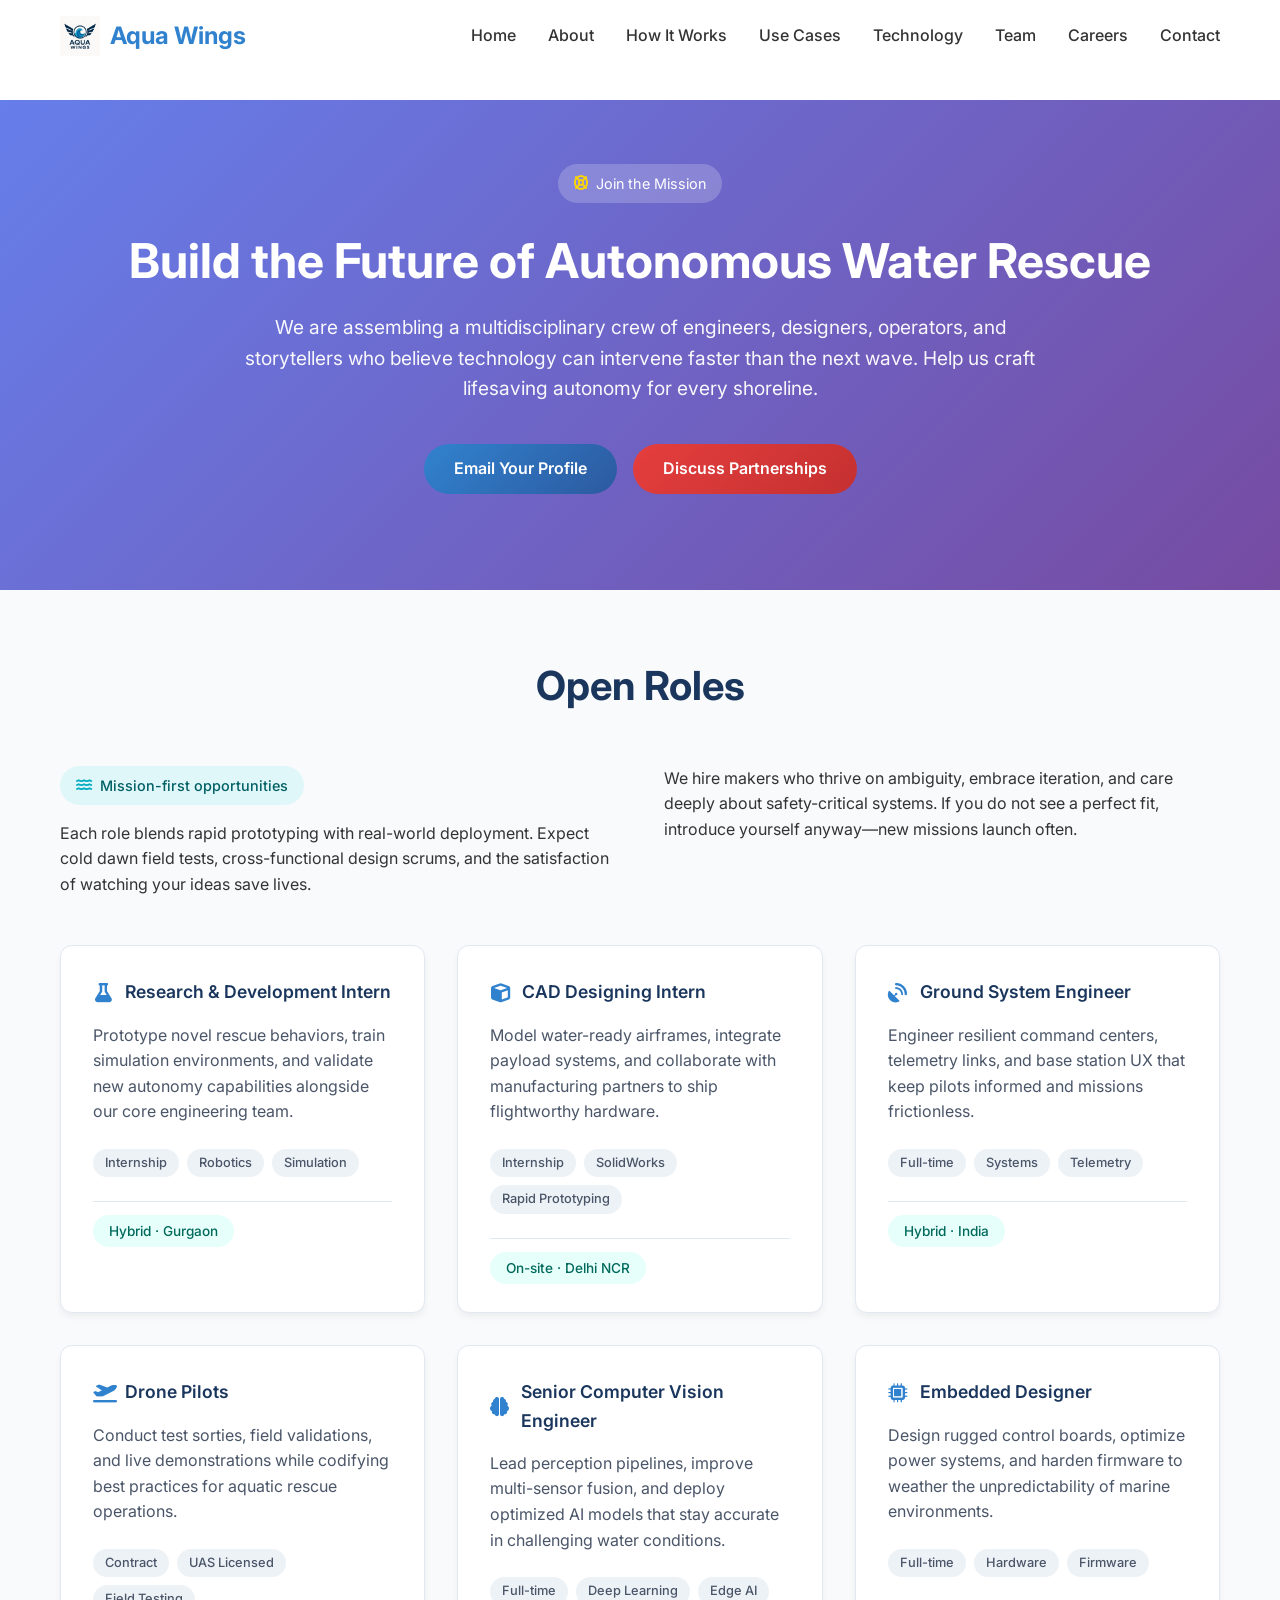
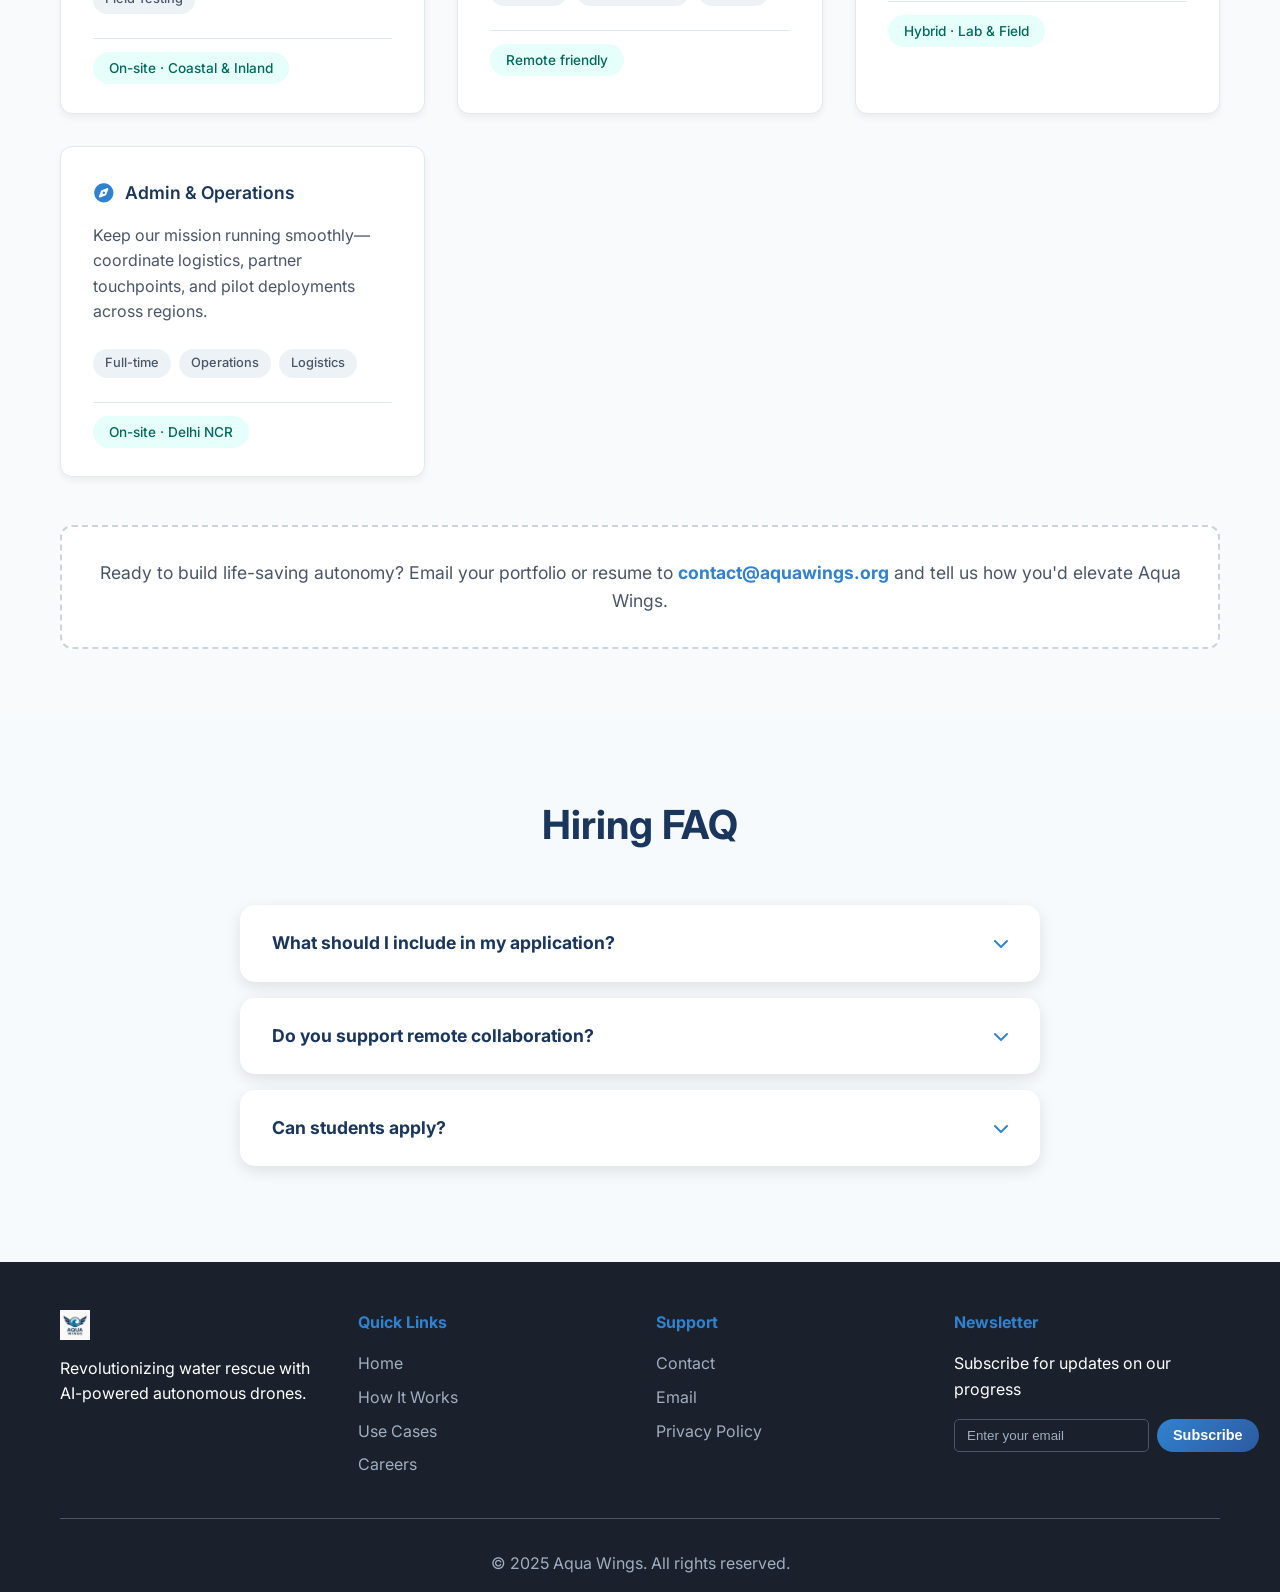
==== careers.html @ 3ce0d8b7 "1" ====
<!DOCTYPE html>
<html lang="en">
<head>
    <meta charset="UTF-8">
    <meta name="viewport" content="width=device-width, initial-scale=1.0">
    <title>Careers at Aqua Wings</title>
    <meta name="description" content="Join Aqua Wings and help build AI-powered autonomous water rescue systems that save lives.">
    <link rel="stylesheet" href="styles.css">
    <link href="https://fonts.googleapis.com/css2?family=Inter:wght@300;400;500;600;700;800&display=swap" rel="stylesheet">
    <link rel="stylesheet" href="https://cdnjs.cloudflare.com/ajax/libs/font-awesome/6.0.0/css/all.min.css">
</head>
<body>
    <nav class="navbar">
        <div class="nav-container">
            <div class="nav-logo">
                <img src="assets/logo.png" alt="Aqua Wings" class="logo">
                <span class="logo-text">Aqua Wings</span>
            </div>
            <ul class="nav-menu">
                <li><a href="index.html#home" class="nav-link">Home</a></li>
                <li><a href="index.html#about" class="nav-link">About</a></li>
                <li><a href="index.html#how-it-works" class="nav-link">How It Works</a></li>
                <li><a href="index.html#use-cases" class="nav-link">Use Cases</a></li>
                <li><a href="index.html#tech" class="nav-link">Technology</a></li>
                <li><a href="index.html#team" class="nav-link">Team</a></li>
                <li><a href="careers.html" class="nav-link active">Careers</a></li>
                <li><a href="index.html#contact" class="nav-link">Contact</a></li>
            </ul>
            <div class="hamburger">
                <span class="bar"></span>
                <span class="bar"></span>
                <span class="bar"></span>
            </div>
        </div>
    </nav>

    <main class="page-content">
        <section class="page-hero">
            <div class="container">
                <div class="hero-badge"><i class="fa-solid fa-life-ring"></i><span>Join the Mission</span></div>
                <h1 class="page-hero-title">Build the Future of Autonomous Water Rescue</h1>
                <p class="page-hero-subtitle">We are assembling a multidisciplinary crew of engineers, designers, operators, and storytellers who believe technology can intervene faster than the next wave. Help us craft lifesaving autonomy for every shoreline.</p>
                <div class="page-hero-actions">
                    <a href="mailto:contact@aquawings.org" class="btn btn-primary">Email Your Profile</a>
                    <a href="index.html#contact" class="btn btn-secondary">Discuss Partnerships</a>
                </div>
            </div>
        </section>

        <section id="careers" class="careers">
            <div class="container">
                <h2 class="section-title">Open Roles</h2>
                <div class="careers-intro">
                    <div>
                        <div class="talent-badge"><i class="fa-solid fa-water"></i><span>Mission-first opportunities</span></div>
                        <p>Each role blends rapid prototyping with real-world deployment. Expect cold dawn field tests, cross-functional design scrums, and the satisfaction of watching your ideas save lives.</p>
                    </div>
                    <div>
                        <p>We hire makers who thrive on ambiguity, embrace iteration, and care deeply about safety-critical systems. If you do not see a perfect fit, introduce yourself anyway—new missions launch often.</p>
                    </div>
                </div>
                <div class="careers-grid">
                    <article class="career-card">
                        <div class="career-meta"><i class="fa-solid fa-flask"></i><span>Research &amp; Development Intern</span></div>
                        <p>Prototype novel rescue behaviors, train simulation environments, and validate new autonomy capabilities alongside our core engineering team.</p>
                        <div class="career-tags">
                            <span class="career-tag">Internship</span>
                            <span class="career-tag">Robotics</span>
                            <span class="career-tag">Simulation</span>
                        </div>
                        <footer>
                            <span class="career-pill">Hybrid · Gurgaon</span>
                        </footer>
                    </article>
                    <article class="career-card">
                        <div class="career-meta"><i class="fa-solid fa-cube"></i><span>CAD Designing Intern</span></div>
                        <p>Model water-ready airframes, integrate payload systems, and collaborate with manufacturing partners to ship flightworthy hardware.</p>
                        <div class="career-tags">
                            <span class="career-tag">Internship</span>
                            <span class="career-tag">SolidWorks</span>
                            <span class="career-tag">Rapid Prototyping</span>
                        </div>
                        <footer>
                            <span class="career-pill">On-site · Delhi NCR</span>
                        </footer>
                    </article>
                    <article class="career-card">
                        <div class="career-meta"><i class="fa-solid fa-satellite-dish"></i><span>Ground System Engineer</span></div>
                        <p>Engineer resilient command centers, telemetry links, and base station UX that keep pilots informed and missions frictionless.</p>
                        <div class="career-tags">
                            <span class="career-tag">Full-time</span>
                            <span class="career-tag">Systems</span>
                            <span class="career-tag">Telemetry</span>
                        </div>
                        <footer>
                            <span class="career-pill">Hybrid · India</span>
                        </footer>
                    </article>
                    <article class="career-card">
                        <div class="career-meta"><i class="fa-solid fa-plane-departure"></i><span>Drone Pilots</span></div>
                        <p>Conduct test sorties, field validations, and live demonstrations while codifying best practices for aquatic rescue operations.</p>
                        <div class="career-tags">
                            <span class="career-tag">Contract</span>
                            <span class="career-tag">UAS Licensed</span>
                            <span class="career-tag">Field Testing</span>
                        </div>
                        <footer>
                            <span class="career-pill">On-site · Coastal &amp; Inland</span>
                        </footer>
                    </article>
                    <article class="career-card">
                        <div class="career-meta"><i class="fa-solid fa-brain"></i><span>Senior Computer Vision Engineer</span></div>
                        <p>Lead perception pipelines, improve multi-sensor fusion, and deploy optimized AI models that stay accurate in challenging water conditions.</p>
                        <div class="career-tags">
                            <span class="career-tag">Full-time</span>
                            <span class="career-tag">Deep Learning</span>
                            <span class="career-tag">Edge AI</span>
                        </div>
                        <footer>
                            <span class="career-pill">Remote friendly</span>
                        </footer>
                    </article>
                    <article class="career-card">
                        <div class="career-meta"><i class="fa-solid fa-microchip"></i><span>Embedded Designer</span></div>
                        <p>Design rugged control boards, optimize power systems, and harden firmware to weather the unpredictability of marine environments.</p>
                        <div class="career-tags">
                            <span class="career-tag">Full-time</span>
                            <span class="career-tag">Hardware</span>
                            <span class="career-tag">Firmware</span>
                        </div>
                        <footer>
                            <span class="career-pill">Hybrid · Lab &amp; Field</span>
                        </footer>
                    </article>
                    <article class="career-card">
                        <div class="career-meta"><i class="fa-solid fa-compass"></i><span>Admin &amp; Operations</span></div>
                        <p>Keep our mission running smoothly—coordinate logistics, partner touchpoints, and pilot deployments across regions.</p>
                        <div class="career-tags">
                            <span class="career-tag">Full-time</span>
                            <span class="career-tag">Operations</span>
                            <span class="career-tag">Logistics</span>
                        </div>
                        <footer>
                            <span class="career-pill">On-site · Delhi NCR</span>
                        </footer>
                    </article>
                </div>
                <div class="apply-hint">
                    Ready to build life-saving autonomy? Email your portfolio or resume to <strong><a href="mailto:contact@aquawings.org">contact@aquawings.org</a></strong> and tell us how you'd elevate Aqua Wings.
                </div>
            </div>
        </section>

        <section class="faq">
            <div class="container">
                <h2 class="section-title">Hiring FAQ</h2>
                <div class="faq-items">
                    <div class="faq-item">
                        <div class="faq-question">
                            <h3>What should I include in my application?</h3>
                            <i class="fas fa-chevron-down"></i>
                        </div>
                        <div class="faq-answer">
                            <p>Share a brief note about why Aqua Wings excites you, along with relevant work samples, GitHub repos, or project demos that highlight your problem-solving approach.</p>
                        </div>
                    </div>
                    <div class="faq-item">
                        <div class="faq-question">
                            <h3>Do you support remote collaboration?</h3>
                            <i class="fas fa-chevron-down"></i>
                        </div>
                        <div class="faq-answer">
                            <p>Many engineering roles support hybrid or remote collaboration. Field-intensive positions such as flight ops and hardware validation require presence at our test ranges.</p>
                        </div>
                    </div>
                    <div class="faq-item">
                        <div class="faq-question">
                            <h3>Can students apply?</h3>
                            <i class="fas fa-chevron-down"></i>
                        </div>
                        <div class="faq-answer">
                            <p>Absolutely. We run rolling internships across autonomy, CAD, systems, and research. Share class projects, competitions, or side builds that prove your curiosity.</p>
                        </div>
                    </div>
                </div>
            </div>
        </section>
    </main>

    <footer class="footer">
        <div class="container">
            <div class="footer-content">
                <div class="footer-section">
                    <div class="footer-logo">
                        <img src="assets/logo.png" alt="Aqua Wings">
                    </div>
                    <p>Revolutionizing water rescue with AI-powered autonomous drones.</p>
                </div>
                <div class="footer-section">
                    <h4>Quick Links</h4>
                    <ul>
                        <li><a href="index.html#home">Home</a></li>
                        <li><a href="index.html#how-it-works">How It Works</a></li>
                        <li><a href="index.html#use-cases">Use Cases</a></li>
                        <li><a href="careers.html">Careers</a></li>
                    </ul>
                </div>
                <div class="footer-section">
                    <h4>Support</h4>
                    <ul>
                        <li><a href="index.html#contact">Contact</a></li>
                        <li><a href="mailto:contact@aquawings.org">Email</a></li>
                        <li><a href="#">Privacy Policy</a></li>
                    </ul>
                </div>
                <div class="footer-section">
                    <h4>Newsletter</h4>
                    <p>Subscribe for updates on our progress</p>
                    <form class="newsletter-form">
                        <input type="email" placeholder="Enter your email" aria-label="Email">
                        <button type="submit" class="btn btn-primary">Subscribe</button>
                    </form>
                </div>
            </div>
            <div class="footer-bottom">
                <p>&copy; 2025 Aqua Wings. All rights reserved.</p>
            </div>
        </div>
    </footer>

    <script src="script.js"></script>
</body>
</html>
---- styles.css ----
/* Reset and Base Styles */
* {
    margin: 0;
    padding: 0;
    box-sizing: border-box;
}

body {
    font-family: 'Inter', sans-serif;
    line-height: 1.6;
    color: #333;
    overflow-x: hidden;
}

.container {
    max-width: 1200px;
    margin: 0 auto;
    padding: 0 20px;
}

/* Typography */
.section-title {
    font-size: 2.5rem;
    font-weight: 700;
    text-align: center;
    margin-bottom: 3rem;
    color: #1a365d;
}

/* Button Styles */
.btn {
    display: inline-block;
    padding: 12px 30px;
    text-decoration: none;
    border-radius: 50px;
    font-weight: 600;
    transition: all 0.3s ease;
    border: none;
    cursor: pointer;
    font-size: 1rem;
}

.btn-primary {
    background: linear-gradient(135deg, #3182ce, #2c5aa0);
    color: white;
}

.btn-primary:hover {
    transform: translateY(-2px);
    box-shadow: 0 10px 20px rgba(49, 130, 206, 0.3);
}

.btn-secondary {
    background: linear-gradient(135deg, #e53e3e, #c53030);
    color: white;
}

.btn-secondary:hover {
    transform: translateY(-2px);
    box-shadow: 0 10px 20px rgba(229, 62, 62, 0.3);
}

.btn-outline {
    background: transparent;
    color: #3182ce;
    border: 2px solid #3182ce;
}

.btn-outline:hover {
    background: #3182ce;
    color: white;
    transform: translateY(-2px);
}

/* Navigation */
.navbar {
    position: fixed;
    top: 0;
    width: 100%;
    background: rgba(255, 255, 255, 0.95);
    backdrop-filter: blur(10px);
    z-index: 1000;
    padding: 1rem 0;
    transition: all 0.3s ease;
}

.nav-container {
    max-width: 1200px;
    margin: 0 auto;
    padding: 0 20px;
    display: flex;
    justify-content: space-between;
    align-items: center;
}

.nav-logo {
    display: flex;
    align-items: center;
    gap: 10px;
}

.logo {
    height: 40px;
    width: auto;
}

.logo-text {
    font-size: 1.5rem;
    font-weight: 700;
    color: #3182ce;
}

.nav-menu {
    display: flex;
    list-style: none;
    gap: 2rem;
}

.nav-link {
    text-decoration: none;
    color: #333;
    font-weight: 500;
    transition: color 0.3s ease;
}

.nav-link:hover {
    color: #3182ce;
}

.hamburger {
    display: none;
    flex-direction: column;
    cursor: pointer;
}

.bar {
    width: 25px;
    height: 3px;
    background: #333;
    margin: 3px 0;
    transition: 0.3s;
}

/* Hero Section */
.hero {
    height: 100vh;
    position: relative;
    display: flex;
    align-items: center;
    justify-content: center;
    text-align: center;
    color: white;
}

.hero-background {
    position: absolute;
    top: 0;
    left: 0;
    width: 100%;
    height: 100%;
    z-index: -2;
}

.hero-video {
    width: 100%;
    height: 100%;
    object-fit: cover;
}

.hero-overlay {
    position: absolute;
    top: 0;
    left: 0;
    width: 100%;
    height: 100%;
    background: linear-gradient(45deg, rgba(49, 130, 206, 0.7), rgba(44, 90, 160, 0.7));
    z-index: -1;
}

.hero-content {
    max-width: 800px;
    padding: 0 20px;
    animation: fadeInUp 1s ease;
}

.hero-title {
    font-size: 3.5rem;
    font-weight: 800;
    margin-bottom: 1.5rem;
    line-height: 1.2;
}

.hero-subtitle {
    font-size: 1.3rem;
    margin-bottom: 2.5rem;
    font-weight: 400;
    opacity: 0.95;
    text-align: justify;
    max-width: 600px;
    margin-left: auto;
    margin-right: auto;
}

.hero-buttons {
    display: flex;
    gap: 1rem;
    justify-content: center;
    flex-wrap: wrap;
}

.scroll-indicator {
    position: absolute;
    bottom: 30px;
    left: 50%;
    transform: translateX(-50%);
    animation: bounce 2s infinite;
}

.scroll-indicator i {
    font-size: 2rem;
    color: rgba(255, 255, 255, 0.8);
}

/* Problem Brief Section */
.problem-brief {
    padding: 5rem 0;
    background: #f7fafc;
}

.stats-grid {
    display: grid;
    grid-template-columns: repeat(auto-fit, minmax(250px, 1fr));
    gap: 2rem;
    margin-bottom: 3rem;
}

.stat-card {
    background: white;
    padding: 2rem;
    border-radius: 15px;
    text-align: center;
    box-shadow: 0 5px 15px rgba(0, 0, 0, 0.1);
    transition: transform 0.3s ease;
}

.stat-card:hover {
    transform: translateY(-5px);
}

.stat-number {
    font-size: 2.5rem;
    font-weight: 800;
    color: #e53e3e;
    margin-bottom: 0.5rem;
}

.stat-text {
    font-size: 1.1rem;
    color: #666;
}

.emotional-hook {
    text-align: center;
    margin-top: 3rem;
}

.emotional-hook h3 {
    font-size: 2rem;
    color: #1a365d;
    font-style: italic;
}

/* Solution Cards Section */
.solution-cards {
    padding: 5rem 0;
}

.cards-grid {
    display: grid;
    grid-template-columns: repeat(auto-fit, minmax(280px, 1fr));
    gap: 2rem;
}

.solution-card {
    background: white;
    padding: 2.5rem;
    border-radius: 20px;
    text-align: center;
    box-shadow: 0 10px 30px rgba(0, 0, 0, 0.1);
    transition: all 0.3s ease;
    border: 1px solid #e2e8f0;
}

.solution-card:hover {
    transform: translateY(-10px);
    box-shadow: 0 20px 40px rgba(0, 0, 0, 0.15);
}

.card-icon {
    font-size: 3rem;
    margin-bottom: 1.5rem;
}

.solution-card h3 {
    font-size: 1.4rem;
    margin-bottom: 1rem;
    color: #1a365d;
}

.solution-card p {
    color: #666;
    line-height: 1.6;
    text-align: justify;
}

/* About Section */
.about {
    padding: 5rem 0;
    background: linear-gradient(135deg, #667eea 0%, #764ba2 100%);
    color: white;
}

.about-content {
    display: grid;
    grid-template-columns: 1fr 1fr;
    gap: 4rem;
    align-items: start;
}

.about-text .section-title {
    color: white;
    text-align: left;
}

.about-subsection {
    margin-bottom: 2.5rem;
}

.about-subsection h3 {
    font-size: 1.5rem;
    margin-bottom: 1rem;
    color: #e2e8f0;
}

.about-subsection p {
    line-height: 1.8;
    opacity: 0.9;
    text-align: justify;
}

.timeline h3 {
    font-size: 1.5rem;
    margin-bottom: 2rem;
    color: #e2e8f0;
}

.timeline-items {
    display: flex;
    flex-direction: column;
    gap: 1.5rem;
}

.timeline-item {
    display: flex;
    align-items: center;
    gap: 1rem;
    background: rgba(255, 255, 255, 0.1);
    padding: 1.5rem;
    border-radius: 15px;
    backdrop-filter: blur(5px);
}

.timeline-icon {
    font-size: 1.5rem;
    min-width: 40px;
}

.timeline-content h4 {
    font-size: 1.2rem;
    margin-bottom: 0.5rem;
}

.timeline-content p {
    opacity: 0.8;
    font-size: 0.9rem;
    text-align: justify;
}

/* How It Works Section */
.how-it-works {
    padding: 5rem 0;
    background: #f7fafc;
}

.process-steps {
    display: grid;
    grid-template-columns: repeat(auto-fit, minmax(300px, 1fr));
    gap: 3rem;
}

.step {
    background: white;
    border-radius: 20px;
    padding: 2.5rem;
    box-shadow: 0 10px 30px rgba(0, 0, 0, 0.1);
    position: relative;
    transition: transform 0.3s ease;
}

.step:hover {
    transform: translateY(-5px);
}

.step-number {
    position: absolute;
    top: -20px;
    left: 30px;
    background: linear-gradient(135deg, #3182ce, #2c5aa0);
    color: white;
    width: 40px;
    height: 40px;
    border-radius: 50%;
    display: flex;
    align-items: center;
    justify-content: center;
    font-weight: bold;
    font-size: 1.2rem;
}

.step-content h3 {
    font-size: 1.5rem;
    margin-bottom: 1.5rem;
    color: #1a365d;
}

.step-content ul {
    list-style: none;
    margin-bottom: 2rem;
}

.step-content li {
    padding: 0.5rem 0;
    padding-left: 1.5rem;
    position: relative;
}

.step-content li::before {
    content: "✓";
    position: absolute;
    left: 0;
    color: #38a169;
    font-weight: bold;
}

.step-visual {
    text-align: center;
    color: #3182ce;
    opacity: 0.7;
}

/* Use Cases Section */
.use-cases {
    padding: 5rem 0;
}

.use-cases-grid {
    display: grid;
    grid-template-columns: repeat(auto-fit, minmax(280px, 1fr));
    gap: 2rem;
}

.use-case-card {
    background: white;
    padding: 2.5rem;
    border-radius: 20px;
    text-align: center;
    box-shadow: 0 10px 30px rgba(0, 0, 0, 0.1);
    transition: all 0.3s ease;
    border: 1px solid #e2e8f0;
}

.use-case-card:hover {
    transform: translateY(-10px);
    box-shadow: 0 20px 40px rgba(0, 0, 0, 0.15);
}

.use-case-icon {
    font-size: 3rem;
    margin-bottom: 1.5rem;
}

.use-case-card h3 {
    font-size: 1.4rem;
    margin-bottom: 1rem;
    color: #1a365d;
}

.use-case-card p {
    color: #666;
    line-height: 1.6;
    text-align: justify;
}

/* Tech & Innovation Section */
.tech-innovation {
    padding: 5rem 0;
    background: #1a202c;
    color: white;
}

.tech-innovation .section-title {
    color: white;
}

.tech-tabs {
    max-width: 800px;
    margin: 0 auto;
}

.tab-buttons {
    display: flex;
    justify-content: center;
    gap: 1rem;
    margin-bottom: 3rem;
    flex-wrap: wrap;
}

.tab-btn {
    padding: 12px 24px;
    background: transparent;
    color: #a0aec0;
    border: 2px solid #4a5568;
    border-radius: 50px;
    cursor: pointer;
    transition: all 0.3s ease;
    font-weight: 500;
}

.tab-btn.active,
.tab-btn:hover {
    background: #3182ce;
    color: white;
    border-color: #3182ce;
}

.tab-content {
    min-height: 400px;
}

.tab-pane {
    display: none;
}

.tab-pane.active {
    display: block;
    animation: fadeIn 0.5s ease;
}

.tech-grid {
    display: grid;
    grid-template-columns: repeat(auto-fit, minmax(250px, 1fr));
    gap: 2rem;
}

.tech-item {
    background: rgba(255, 255, 255, 0.05);
    padding: 2rem;
    border-radius: 15px;
    border: 1px solid rgba(255, 255, 255, 0.1);
}

.tech-item h4 {
    font-size: 1.2rem;
    margin-bottom: 1rem;
    color: #3182ce;
}

.tech-item p {
    opacity: 0.8;
    line-height: 1.6;
    text-align: justify;
}

.ethics-content {
    display: flex;
    flex-direction: column;
    gap: 2rem;
}

.ethics-item {
    background: rgba(255, 255, 255, 0.05);
    padding: 2rem;
    border-radius: 15px;
    border: 1px solid rgba(255, 255, 255, 0.1);
}

.ethics-item h4 {
    font-size: 1.2rem;
    margin-bottom: 1rem;
    color: #3182ce;
}

.ethics-item p {
    opacity: 0.8;
    line-height: 1.6;
    text-align: justify;
}

/* Team Section */
.team {
    padding: 5rem 0;
    background: #f7fafc;
}

.team-grid {
    display: grid;
    grid-template-columns: repeat(auto-fit, minmax(300px, 1fr));
    gap: 3rem;
}

.team-member {
    background: white;
    padding: 2.5rem;
    border-radius: 20px;
    text-align: center;
    box-shadow: 0 10px 30px rgba(0, 0, 0, 0.1);
    transition: transform 0.3s ease;
}

.team-member:hover {
    transform: translateY(-5px);
}

.member-photo {
    width: 120px;
    height: 120px;
    margin: 0 auto 1.5rem;
    border-radius: 50%;
    overflow: hidden;
    border: 4px solid #3182ce;
}

.member-photo img {
    width: 100%;
    height: 100%;
    object-fit: cover;
}

.team-member h3 {
    font-size: 1.4rem;
    margin-bottom: 0.5rem;
    color: #1a365d;
}

.member-role {
    color: #3182ce;
    font-weight: 600;
    margin-bottom: 1rem;
}

.member-bio {
    color: #666;
    line-height: 1.6;
    margin-bottom: 1.5rem;
    text-align: justify;
}

.member-links {
    display: flex;
    justify-content: center;
    gap: 1rem;
}

.social-link {
    display: flex;
    align-items: center;
    justify-content: center;
    width: 40px;
    height: 40px;
    background: #3182ce;
    color: white;
    border-radius: 50%;
    text-decoration: none;
    transition: all 0.3s ease;
}

.social-link:hover {
    background: #2c5aa0;
    transform: translateY(-2px);
}

/* News & Media Section */
.news-media {
    padding: 5rem 0;
}

.news-grid {
    display: grid;
    grid-template-columns: repeat(auto-fit, minmax(350px, 1fr));
    gap: 2rem;
}

.news-card {
    background: white;
    border-radius: 20px;
    overflow: hidden;
    box-shadow: 0 10px 30px rgba(0, 0, 0, 0.1);
    transition: transform 0.3s ease;
}

.news-card:hover {
    transform: translateY(-5px);
}

.news-image {
    height: 200px;
    overflow: hidden;
}

.news-image img {
    width: 100%;
    height: 100%;
    object-fit: cover;
    transition: transform 0.3s ease;
}

.news-card:hover .news-image img {
    transform: scale(1.05);
}

.news-content {
    padding: 2rem;
}

.news-date {
    color: #3182ce;
    font-size: 0.9rem;
    font-weight: 600;
    margin-bottom: 0.5rem;
}

.news-content h3 {
    font-size: 1.3rem;
    margin-bottom: 1rem;
    color: #1a365d;
}

.news-content p {
    color: #666;
    line-height: 1.6;
    margin-bottom: 1.5rem;
    text-align: justify;
}

.read-more {
    color: #3182ce;
    text-decoration: none;
    font-weight: 600;
    transition: color 0.3s ease;
}

.read-more:hover {
    color: #2c5aa0;
}

/* FAQ Section */
.faq {
    padding: 5rem 0;
    background: #f7fafc;
}

.faq-items {
    max-width: 800px;
    margin: 0 auto;
}

.faq-item {
    background: white;
    margin-bottom: 1rem;
    border-radius: 15px;
    overflow: hidden;
    box-shadow: 0 5px 15px rgba(0, 0, 0, 0.1);
}

.faq-question {
    padding: 1.5rem 2rem;
    cursor: pointer;
    display: flex;
    justify-content: space-between;
    align-items: center;
    transition: background 0.3s ease;
}

.faq-question:hover {
    background: #f7fafc;
}

.faq-question h3 {
    font-size: 1.1rem;
    color: #1a365d;
}

.faq-question i {
    color: #3182ce;
    transition: transform 0.3s ease;
}

.faq-item.active .faq-question i {
    transform: rotate(180deg);
}

.faq-answer {
    padding: 0 2rem;
    max-height: 0;
    overflow: hidden;
    transition: all 0.3s ease;
}

.faq-item.active .faq-answer {
    padding: 0 2rem 1.5rem;
    max-height: 200px;
}

.faq-answer p {
    color: #666;
    line-height: 1.6;
    text-align: justify;
}

/* CTA Section */
.cta-section {
    padding: 5rem 0;
    background: linear-gradient(135deg, #667eea 0%, #764ba2 100%);
    color: white;
    text-align: center;
}

.cta-section h2 {
    font-size: 2.5rem;
    margin-bottom: 1rem;
}

.cta-section p {
    font-size: 1.2rem;
    margin-bottom: 3rem;
    opacity: 0.9;
    text-align: justify;
    max-width: 600px;
    margin-left: auto;
    margin-right: auto;
    margin-bottom: 3rem;
}

.cta-buttons {
    display: flex;
    justify-content: center;
    gap: 1rem;
    flex-wrap: wrap;
}

.cta-buttons .btn {
    margin: 0.5rem;
}

/* Contact Section */
.contact {
    padding: 5rem 0;
}

.contact-content {
    display: grid;
    grid-template-columns: 2fr 1fr;
    gap: 4rem;
}

.contact-form {
    background: white;
    padding: 3rem;
    border-radius: 20px;
    box-shadow: 0 10px 30px rgba(0, 0, 0, 0.1);
}

.form-group {
    margin-bottom: 2rem;
}

.form-group label {
    display: block;
    margin-bottom: 0.5rem;
    color: #1a365d;
    font-weight: 600;
}

.form-group input,
.form-group textarea {
    width: 100%;
    padding: 12px 16px;
    border: 2px solid #e2e8f0;
    border-radius: 10px;
    font-size: 1rem;
    transition: border-color 0.3s ease;
}

.form-group input:focus,
.form-group textarea:focus {
    outline: none;
    border-color: #3182ce;
}

.contact-info {
    display: flex;
    flex-direction: column;
    gap: 2rem;
}

.contact-item {
    display: flex;
    align-items: center;
    gap: 1rem;
    padding: 1.5rem;
    background: white;
    border-radius: 15px;
    box-shadow: 0 5px 15px rgba(0, 0, 0, 0.1);
}

.contact-item i {
    font-size: 1.5rem;
    color: #3182ce;
    min-width: 30px;
}

.contact-item h4 {
    font-size: 1.1rem;
    margin-bottom: 0.5rem;
    color: #1a365d;
}

.contact-item p {
    color: #666;
    text-align: justify;
}

.social-media {
    padding: 1.5rem;
    background: white;
    border-radius: 15px;
    box-shadow: 0 5px 15px rgba(0, 0, 0, 0.1);
}

.social-media h4 {
    margin-bottom: 1rem;
    color: #1a365d;
}

.social-links {
    display: flex;
    gap: 1rem;
}

/* Footer */
.footer {
    background: #1a202c;
    color: white;
    padding: 3rem 0 1rem;
}

.footer-content {
    display: grid;
    grid-template-columns: repeat(auto-fit, minmax(250px, 1fr));
    gap: 2rem;
    margin-bottom: 2rem;
}

.footer-section h4 {
    margin-bottom: 1rem;
    color: #3182ce;
}

.footer-logo {
    display: flex;
    align-items: center;
    gap: 10px;
    margin-bottom: 1rem;
}

.footer-logo img {
    height: 30px;
}

.footer-logo span {
    font-size: 1.2rem;
    font-weight: 700;
}

.footer-section ul {
    list-style: none;
}

.footer-section li {
    margin-bottom: 0.5rem;
}

.footer-section a {
    color: #a0aec0;
    text-decoration: none;
    transition: color 0.3s ease;
}

.footer-section a:hover {
    color: white;
}

.newsletter-form {
    display: flex;
    gap: 0.5rem;
    margin-top: 1rem;
}

.newsletter-form input {
    flex: 1;
    padding: 8px 12px;
    border: 1px solid #4a5568;
    border-radius: 5px;
    background: transparent;
    color: white;
}

.newsletter-form input::placeholder {
    color: #a0aec0;
}

.newsletter-form .btn {
    padding: 8px 16px;
    font-size: 0.9rem;
}

.footer-bottom {
    text-align: center;
    padding-top: 2rem;
    border-top: 1px solid #4a5568;
    color: #a0aec0;
}

/* Animations */
@keyframes fadeInUp {
    from {
        opacity: 0;
        transform: translateY(30px);
    }
    to {
        opacity: 1;
        transform: translateY(0);
    }
}

@keyframes fadeIn {
    from {
        opacity: 0;
    }
    to {
        opacity: 1;
    }
}

@keyframes bounce {
    0%, 20%, 50%, 80%, 100% {
        transform: translateY(0) translateX(-50%);
    }
    40% {
        transform: translateY(-10px) translateX(-50%);
    }
    60% {
        transform: translateY(-5px) translateX(-50%);
    }
}

/* Responsive Design */
@media (max-width: 768px) {
    .nav-menu {
        position: fixed;
        left: -100%;
        top: 70px;
        flex-direction: column;
        background-color: white;
        width: 100%;
        text-align: center;
        transition: 0.3s;
        box-shadow: 0 10px 27px rgba(0, 0, 0, 0.05);
        padding: 2rem 0;
    }

    .nav-menu.active {
        left: 0;
    }

    .hamburger {
        display: flex;
    }

    .hamburger.active .bar:nth-child(2) {
        opacity: 0;
    }

    .hamburger.active .bar:nth-child(1) {
        transform: translateY(8px) rotate(45deg);
    }

    .hamburger.active .bar:nth-child(3) {
        transform: translateY(-8px) rotate(-45deg);
    }

    .hero-title {
        font-size: 2.5rem;
    }

    .hero-subtitle {
        font-size: 1.1rem;
    }

    .hero-buttons {
        flex-direction: column;
        align-items: center;
    }

    .section-title {
        font-size: 2rem;
    }

    .about-content {
        grid-template-columns: 1fr;
        gap: 2rem;
    }

    .about-text .section-title {
        text-align: center;
    }

    .contact-content {
        grid-template-columns: 1fr;
        gap: 2rem;
    }

    .cta-buttons {
        flex-direction: column;
        align-items: center;
    }

    .newsletter-form {
        flex-direction: column;
    }

    .tab-buttons {
        flex-direction: column;
        align-items: center;
    }

    .stats-grid,
    .cards-grid,
    .use-cases-grid,
    .team-grid,
    .news-grid {
        grid-template-columns: 1fr;
    }

    .process-steps {
        grid-template-columns: 1fr;
    }
}

@media (max-width: 480px) {
    .container {
        padding: 0 15px;
    }

    .hero-title {
        font-size: 2rem;
    }

    .hero-subtitle {
        font-size: 1rem;
    }

    .section-title {
        font-size: 1.8rem;
    }

    .contact-form,
    .solution-card,
    .use-case-card,
    .team-member {
        padding: 1.5rem;
    }
}

/* Utility Classes */
.text-center {
    text-align: center;
}

.mb-2 {
    margin-bottom: 1rem;
}

.mb-3 {
    margin-bottom: 1.5rem;
}

.mt-3 {
    margin-top: 1.5rem;
}

.fade-in {
    animation: fadeInUp 0.6s ease;
}

/* Smooth Scrolling */
html {
    scroll-behavior: smooth;
}

/* Loading States */
.loading {
    opacity: 0.6;
    pointer-events: none;
}

/* Focus States for Accessibility */
button:focus,
input:focus,
textarea:focus,
select:focus {
    outline: 2px solid #3182ce;
    outline-offset: 2px;
}

/* Careers Page Styles */
.page-content {
    padding-top: 100px;
}

.page-hero {
    padding: 4rem 0 6rem;
    background: linear-gradient(135deg, #667eea 0%, #764ba2 100%);
    color: white;
    text-align: center;
}

.page-hero-title {
    font-size: 3rem;
    font-weight: 700;
    margin-bottom: 1.5rem;
    line-height: 1.1;
}

.page-hero-subtitle {
    font-size: 1.2rem;
    margin-bottom: 2.5rem;
    max-width: 800px;
    margin-left: auto;
    margin-right: auto;
    opacity: 0.95;
    line-height: 1.6;
}

.page-hero-actions {
    display: flex;
    gap: 1rem;
    justify-content: center;
    flex-wrap: wrap;
}

.hero-badge {
    display: inline-flex;
    align-items: center;
    gap: 0.5rem;
    background: rgba(255, 255, 255, 0.2);
    padding: 0.5rem 1rem;
    border-radius: 50px;
    font-size: 0.9rem;
    margin-bottom: 2rem;
    backdrop-filter: blur(10px);
}

.hero-badge i {
    color: #ffd700;
}

/* Careers Section */
.careers {
    padding: 4rem 0;
    background: #f8fafc;
}

.careers-intro {
    display: grid;
    grid-template-columns: 1fr 1fr;
    gap: 3rem;
    margin-bottom: 3rem;
}

.talent-badge {
    display: inline-flex;
    align-items: center;
    gap: 0.5rem;
    background: #e0f7fa;
    color: #006064;
    padding: 0.5rem 1rem;
    border-radius: 50px;
    font-size: 0.9rem;
    margin-bottom: 1rem;
    font-weight: 500;
}

.talent-badge i {
    color: #00acc1;
}

.careers-grid {
    display: grid;
    grid-template-columns: repeat(auto-fit, minmax(350px, 1fr));
    gap: 2rem;
    margin-bottom: 3rem;
}

.career-card {
    background: white;
    border-radius: 12px;
    padding: 2rem;
    box-shadow: 0 4px 6px rgba(0, 0, 0, 0.05);
    border: 1px solid #e2e8f0;
    transition: all 0.3s ease;
}

.career-card:hover {
    transform: translateY(-4px);
    box-shadow: 0 8px 25px rgba(0, 0, 0, 0.1);
}

.career-meta {
    display: flex;
    align-items: center;
    gap: 0.75rem;
    margin-bottom: 1rem;
}

.career-meta i {
    color: #3182ce;
    font-size: 1.2rem;
    width: 20px;
    text-align: center;
}

.career-meta span {
    font-weight: 600;
    font-size: 1.1rem;
    color: #1a365d;
}

.career-card p {
    color: #4a5568;
    line-height: 1.6;
    margin-bottom: 1.5rem;
}

.career-tags {
    display: flex;
    flex-wrap: wrap;
    gap: 0.5rem;
    margin-bottom: 1.5rem;
}

.career-tag {
    background: #edf2f7;
    color: #4a5568;
    padding: 0.25rem 0.75rem;
    border-radius: 20px;
    font-size: 0.8rem;
    font-weight: 500;
}

.career-card footer {
    border-top: 1px solid #e2e8f0;
    padding-top: 1rem;
}

.career-pill {
    background: #e6fffa;
    color: #00695c;
    padding: 0.5rem 1rem;
    border-radius: 50px;
    font-size: 0.85rem;
    font-weight: 500;
}

.apply-hint {
    text-align: center;
    background: white;
    padding: 2rem;
    border-radius: 12px;
    border: 2px dashed #cbd5e0;
    font-size: 1.1rem;
    color: #4a5568;
}

.apply-hint strong a {
    color: #3182ce;
    text-decoration: none;
}

.apply-hint strong a:hover {
    text-decoration: underline;
}

/* Mobile Responsiveness */
@media (max-width: 768px) {
    .page-hero-title {
        font-size: 2.2rem;
    }
    
    .page-hero-subtitle {
        font-size: 1rem;
    }
    
    .careers-intro {
        grid-template-columns: 1fr;
        gap: 2rem;
    }
    
    .careers-grid {
        grid-template-columns: 1fr;
    }
    
    .career-card {
        padding: 1.5rem;
    }
    
    .page-hero-actions {
        flex-direction: column;
        align-items: center;
    }
}
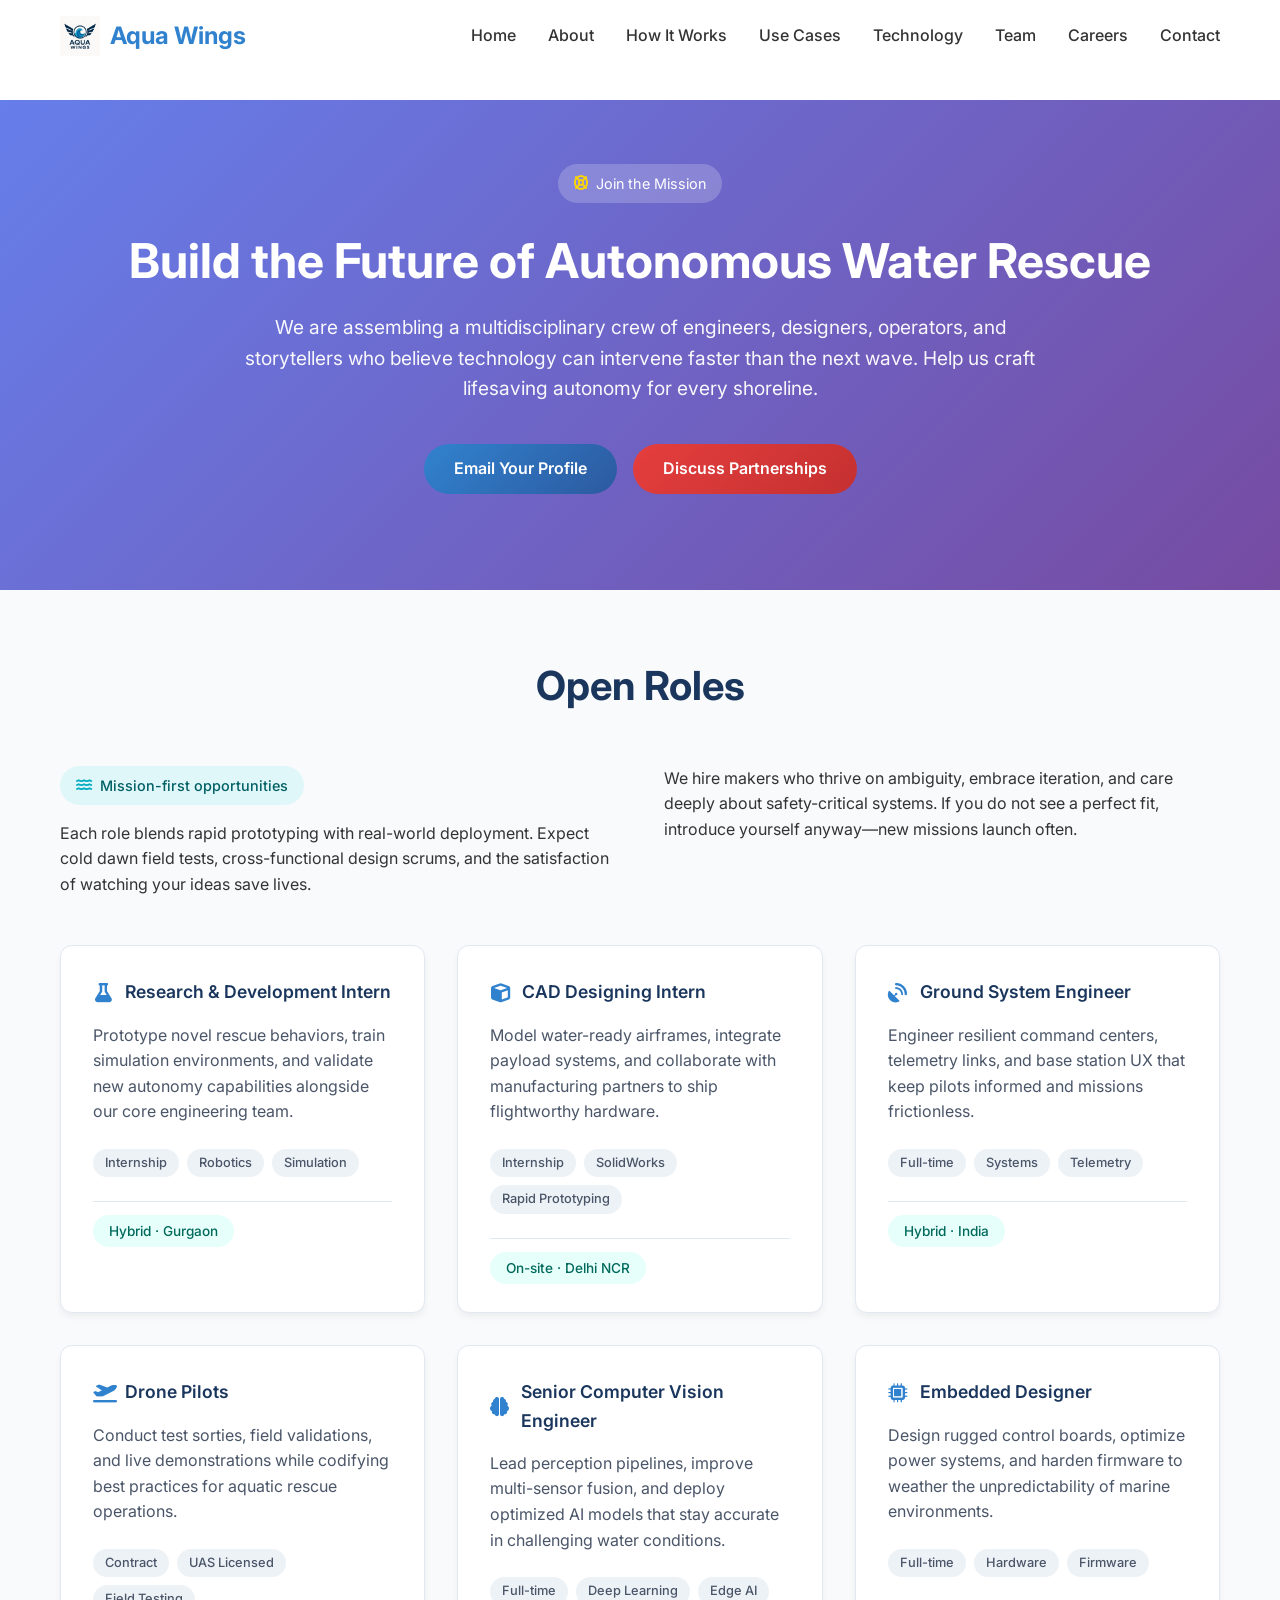
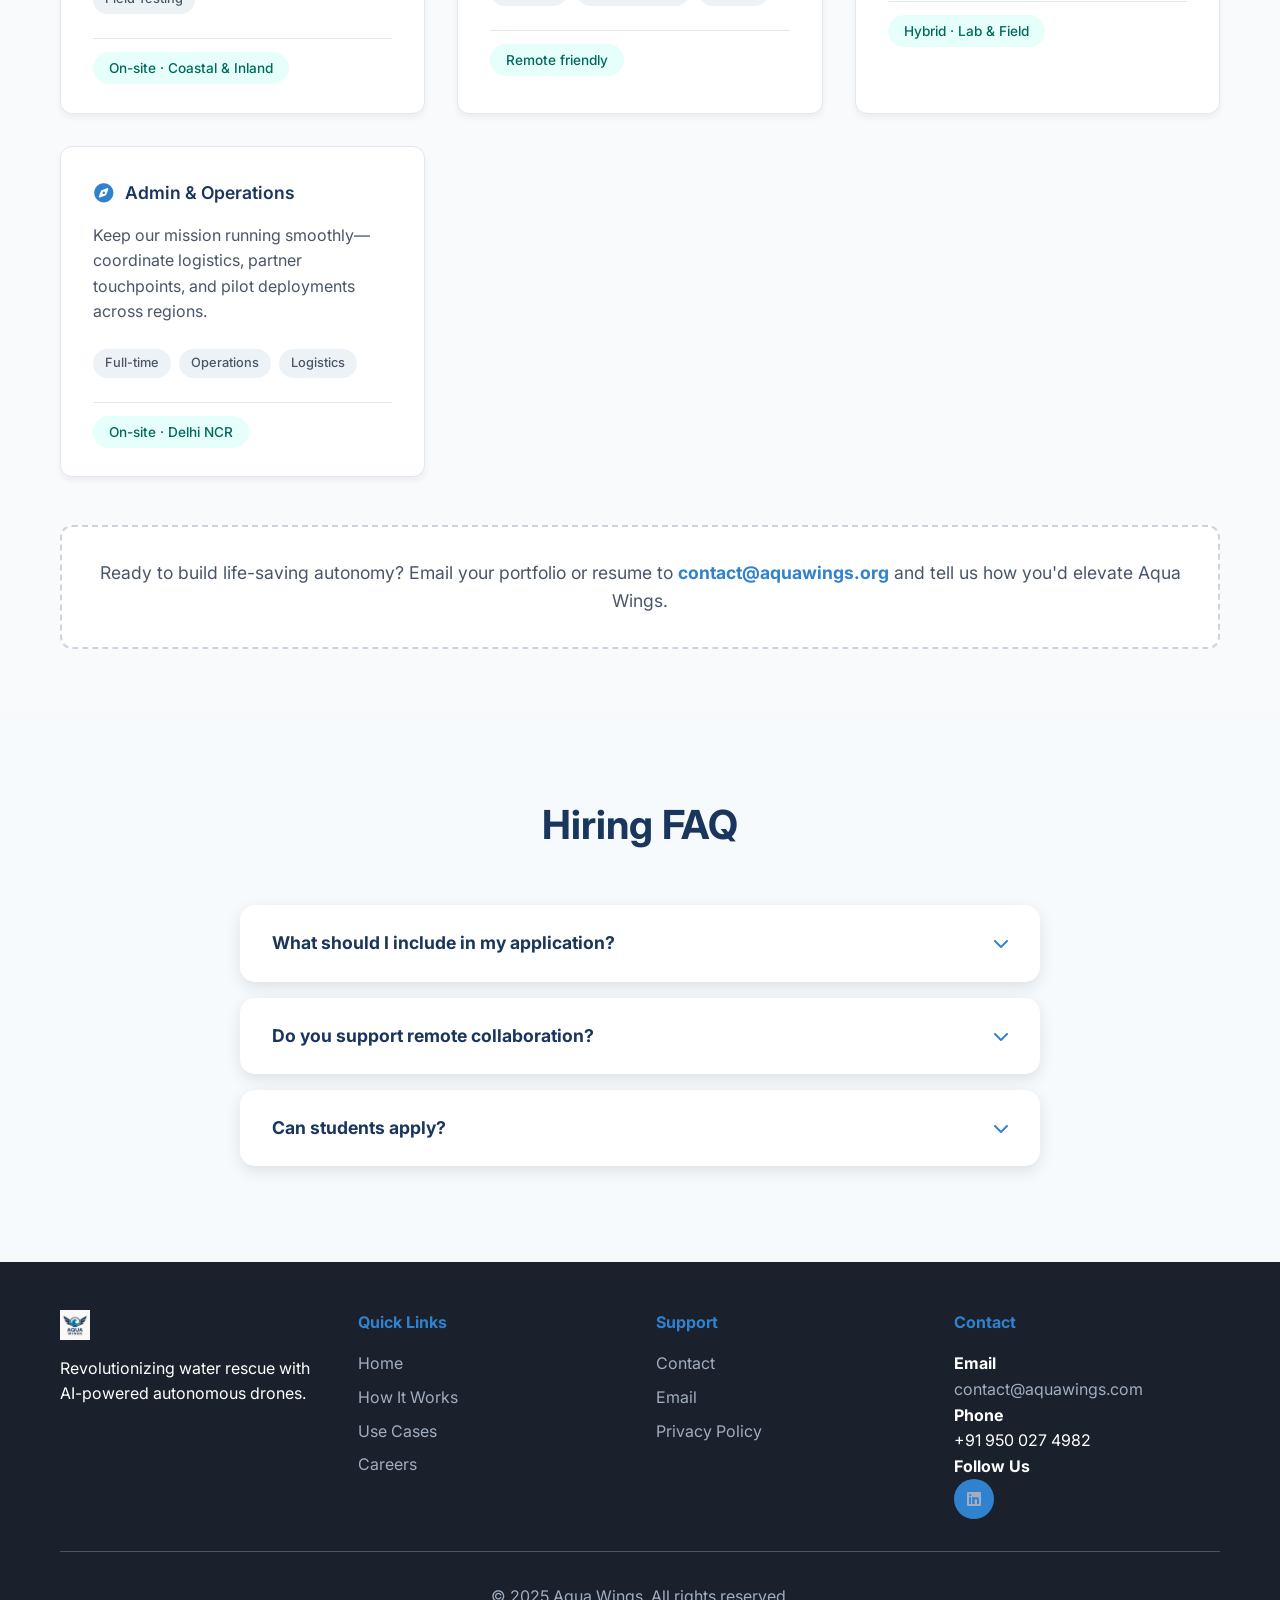
==== commit 7eef276f: "static final" ====
--- a/careers.html
+++ b/careers.html
@@ -13,8 +13,10 @@
     <nav class="navbar">
         <div class="nav-container">
             <div class="nav-logo">
-                <img src="assets/logo.png" alt="Aqua Wings" class="logo">
-                <span class="logo-text">Aqua Wings</span>
+                <a href="index.html" class="logo-link">
+                    <img src="assets/logo.png" alt="Aqua Wings" class="logo">
+                    <span class="logo-text">Aqua Wings</span>
+                </a>
             </div>
             <ul class="nav-menu">
                 <li><a href="index.html#home" class="nav-link">Home</a></li>
@@ -192,7 +194,9 @@
             <div class="footer-content">
                 <div class="footer-section">
                     <div class="footer-logo">
-                        <img src="assets/logo.png" alt="Aqua Wings">
+                        <a href="index.html" class="footer-logo-link">
+                            <img src="assets/logo.png" alt="Aqua Wings">
+                        </a>
                     </div>
                     <p>Revolutionizing water rescue with AI-powered autonomous drones.</p>
                 </div>
@@ -214,12 +218,17 @@
                     </ul>
                 </div>
                 <div class="footer-section">
-                    <h4>Newsletter</h4>
-                    <p>Subscribe for updates on our progress</p>
-                    <form class="newsletter-form">
-                        <input type="email" placeholder="Enter your email" aria-label="Email">
-                        <button type="submit" class="btn btn-primary">Subscribe</button>
-                    </form>
+                    <h4>Contact</h4>
+                    <div class="footer-contact">
+                        <p><strong>Email</strong></p>
+                        <p><a href="mailto:contact@aquawings.com">contact@aquawings.com</a></p>
+                        <p><strong>Phone</strong></p>
+                        <p>+91 950 027 4982</p>
+                        <p><strong>Follow Us</strong></p>
+                        <div class="social-links">
+                            <a href="https://www.linkedin.com/company/105584038/" class="social-link"><i class="fab fa-linkedin"></i></a>
+                        </div>
+                    </div>
                 </div>
             </div>
             <div class="footer-bottom">
--- a/styles.css
+++ b/styles.css
@@ -99,6 +99,19 @@
     gap: 10px;
 }
 
+.logo-link {
+    display: flex;
+    align-items: center;
+    gap: 10px;
+    text-decoration: none;
+    color: inherit;
+    transition: transform 0.2s ease;
+}
+
+.logo-link:hover {
+    transform: scale(1.05);
+}
+
 .logo {
     height: 40px;
     width: auto;
@@ -981,6 +994,19 @@
     align-items: center;
     gap: 10px;
     margin-bottom: 1rem;
+}
+
+.footer-logo-link {
+    display: flex;
+    align-items: center;
+    gap: 10px;
+    text-decoration: none;
+    color: inherit;
+    transition: transform 0.2s ease;
+}
+
+.footer-logo-link:hover {
+    transform: scale(1.05);
 }
 
 .footer-logo img {
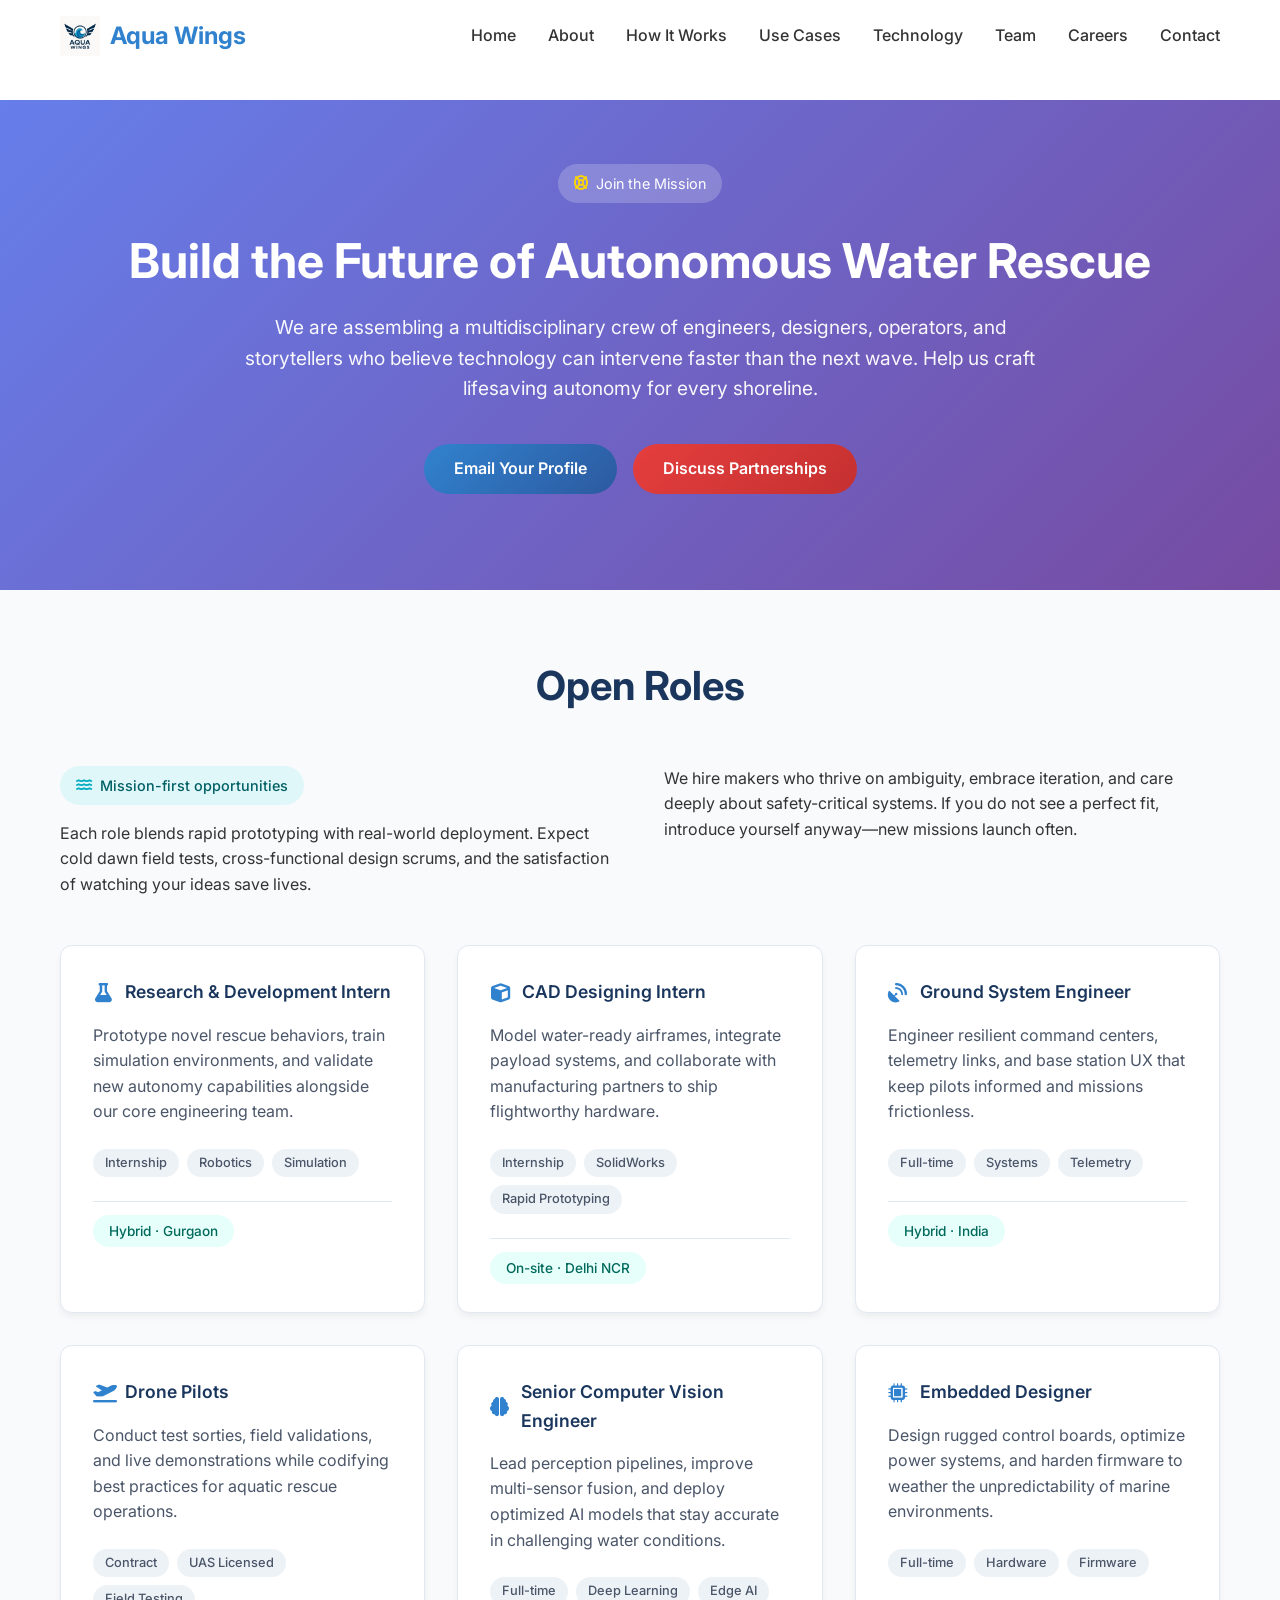
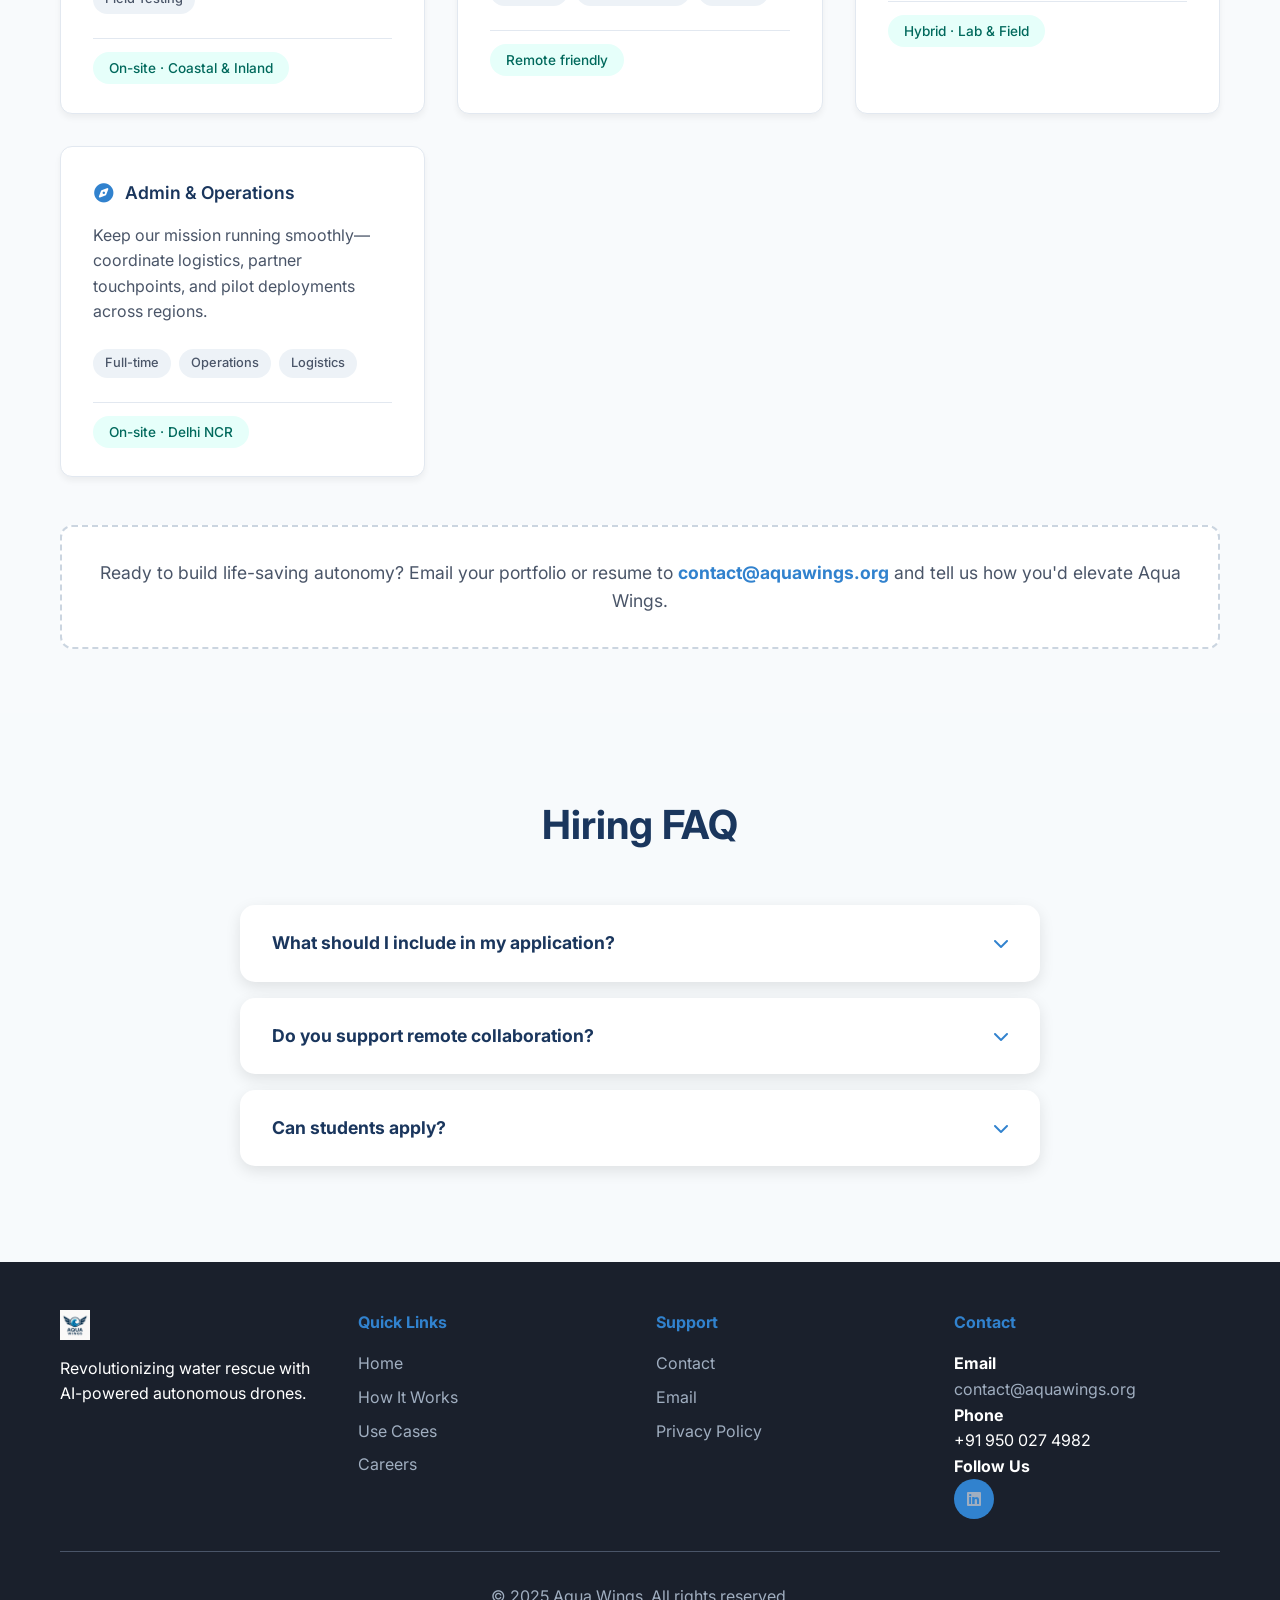
==== commit 591031d0: "changed mail id com to org, removed teams" ====
--- a/careers.html
+++ b/careers.html
@@ -221,7 +221,7 @@
                     <h4>Contact</h4>
                     <div class="footer-contact">
                         <p><strong>Email</strong></p>
-                        <p><a href="mailto:contact@aquawings.com">contact@aquawings.com</a></p>
+                        <p><a href="mailto:contact@aquawings.org">contact@aquawings.org</a></p>
                         <p><strong>Phone</strong></p>
                         <p>+91 950 027 4982</p>
                         <p><strong>Follow Us</strong></p>
